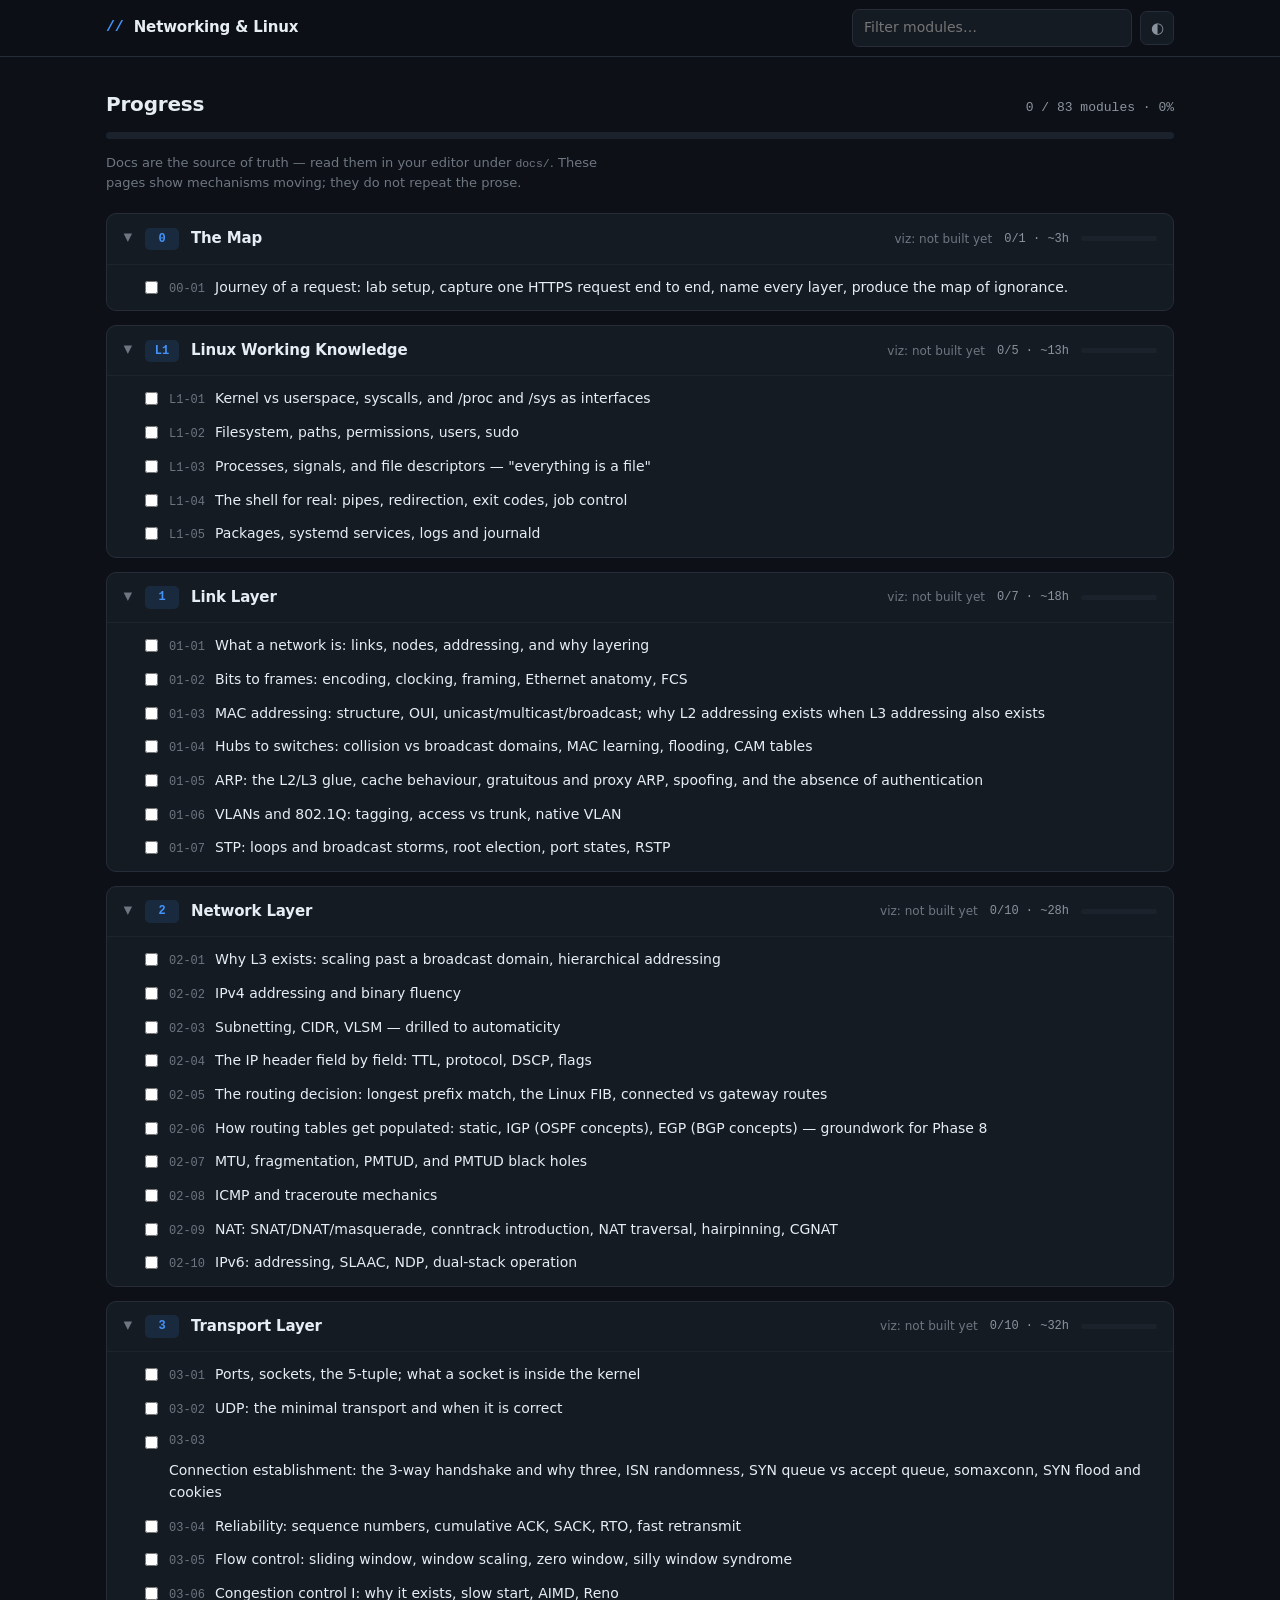
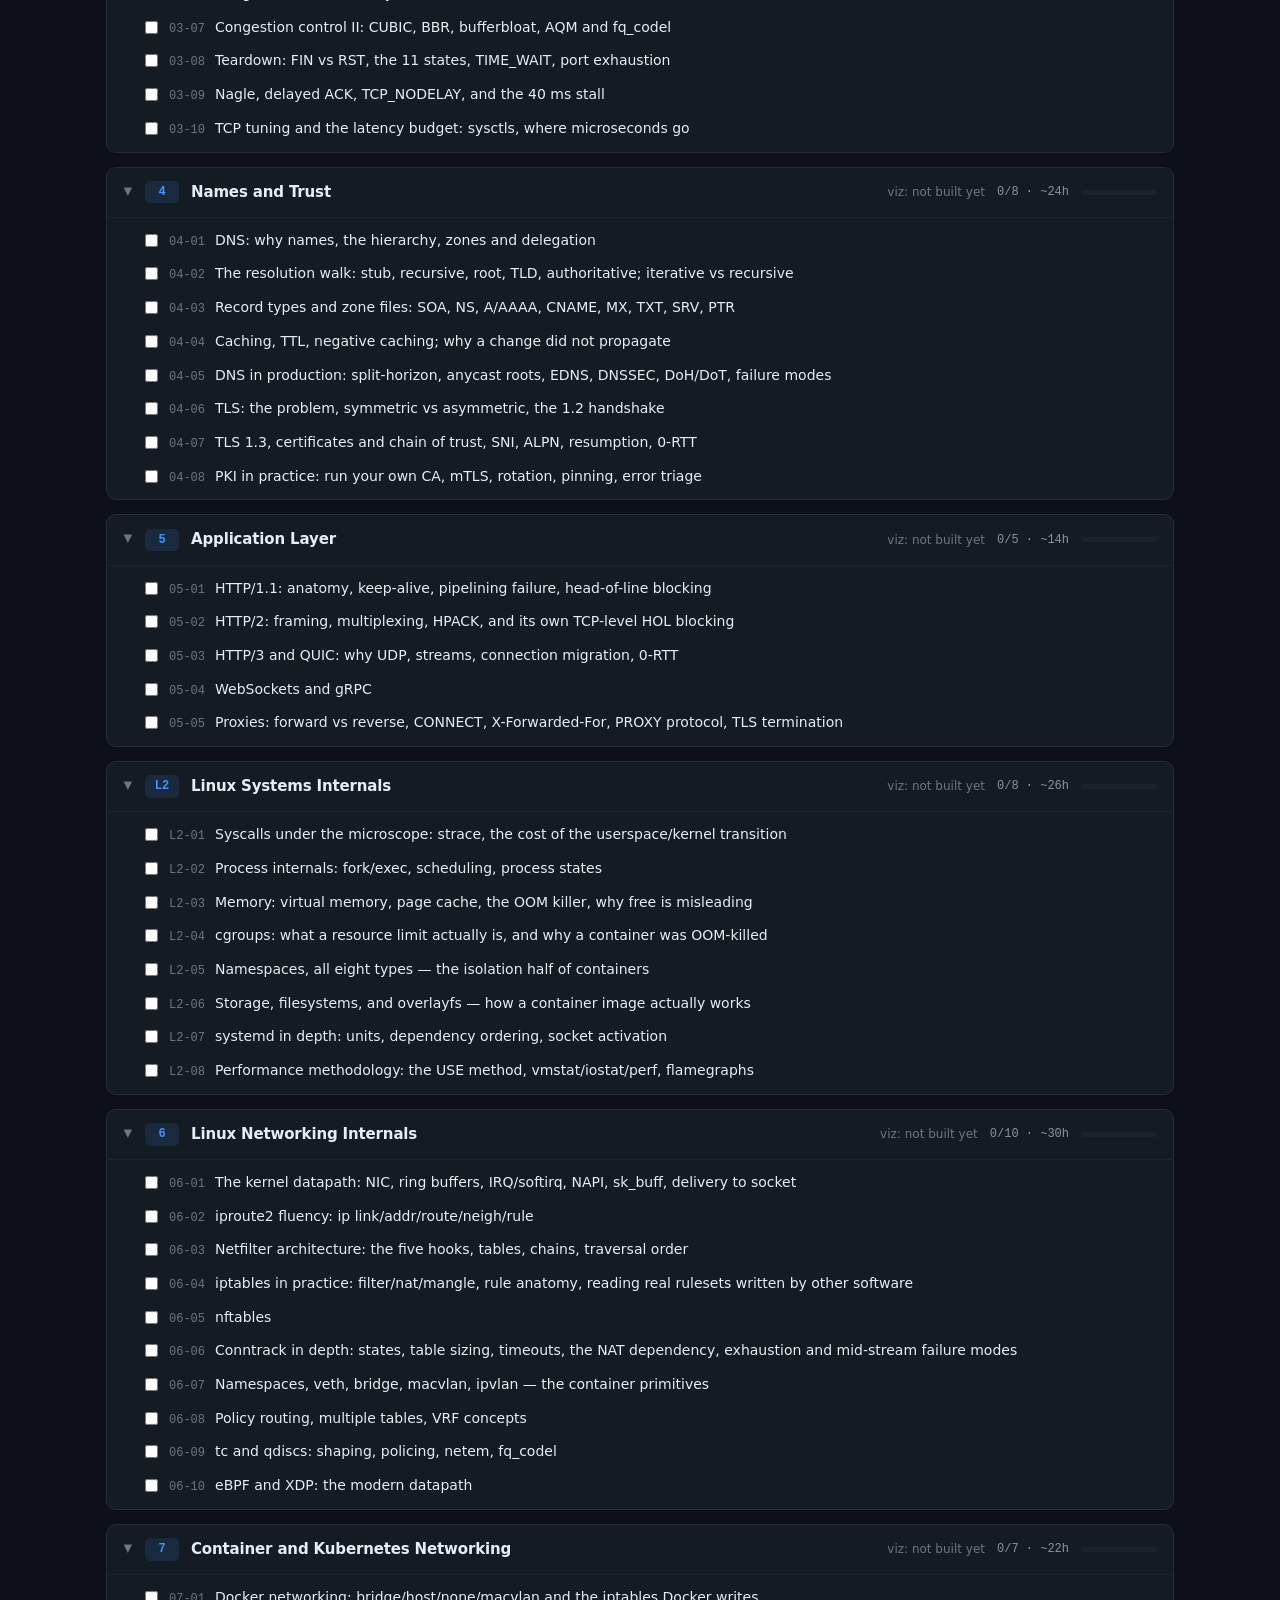
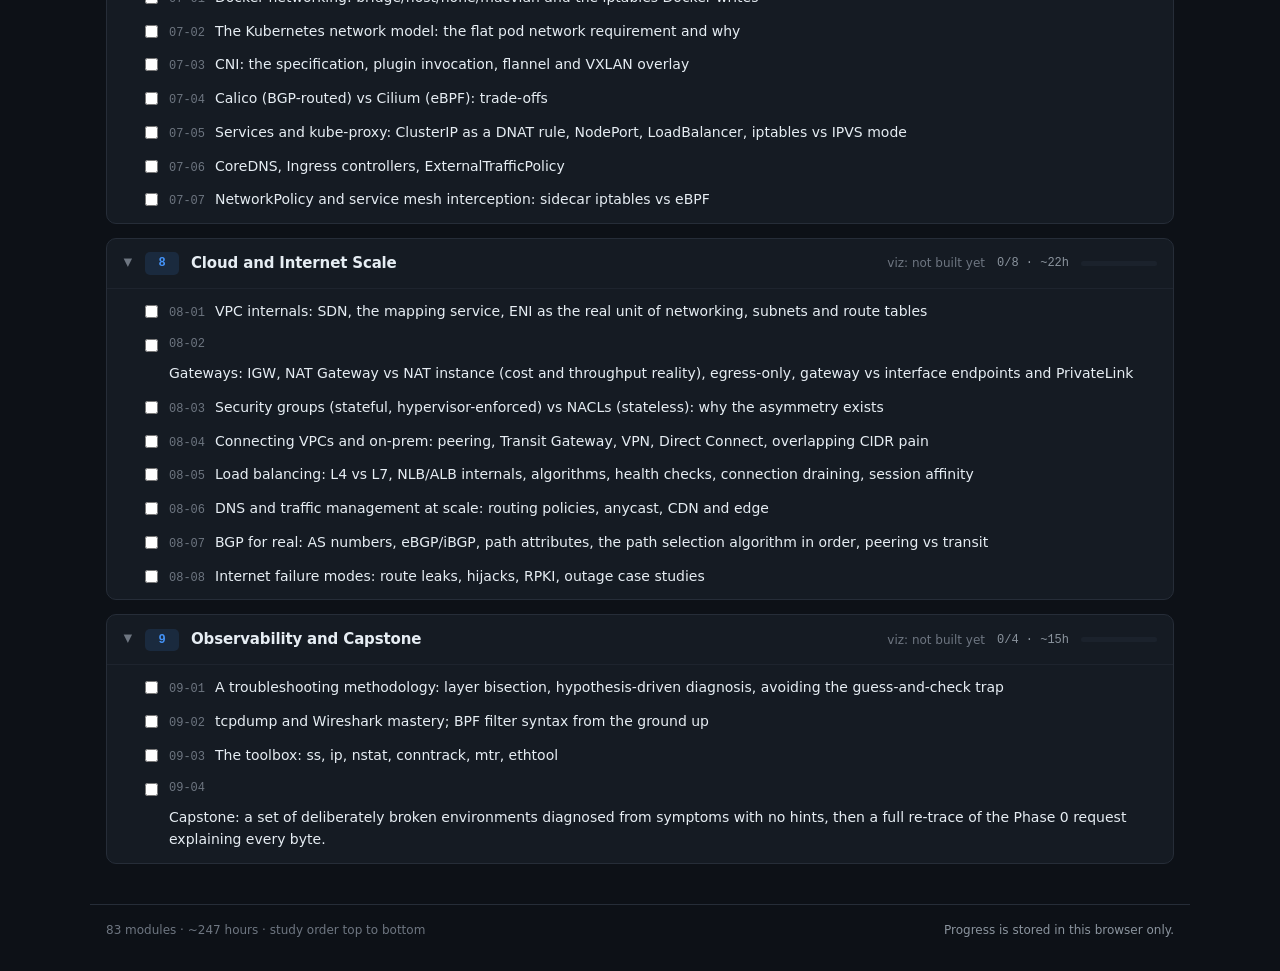
==== site/index.html @ 404a4434 "Add site shell: phase dashboard with persisted progress Renders the 12 phases from generated curricu" ====
<!doctype html>
<html lang="en" data-theme="dark">
<head>
<meta charset="utf-8">
<meta name="viewport" content="width=device-width, initial-scale=1">
<title>Networking Curriculum</title>
<link rel="stylesheet" href="assets/site.css">
</head>
<body>
<header class="topbar">
  <div class="wrap topbar-inner">
    <div class="brand">
      <span class="brand-mark">//</span>
      <span>Networking &amp; Linux</span>
    </div>
    <div class="topbar-tools">
      <input id="search" type="search" placeholder="Filter modules…" autocomplete="off" spellcheck="false">
      <button id="theme" type="button" title="Toggle theme">◐</button>
    </div>
  </div>
</header>

<main class="wrap">
  <section class="summary">
    <div class="summary-head">
      <h1>Progress</h1>
      <p id="overall-text" class="muted">—</p>
    </div>
    <div class="bar bar-lg"><div id="overall-bar" class="bar-fill"></div></div>
    <p class="note">
      Docs are the source of truth — read them in your editor under
      <code>docs/</code>. These pages show mechanisms moving; they do not
      repeat the prose.
    </p>
  </section>

  <section id="phases" class="phases"></section>

  <p id="empty" class="empty" hidden>No modules match that filter.</p>
</main>

<footer class="wrap foot">
  <span>83 modules · ~247 hours · study order top to bottom</span>
  <span class="muted">Progress is stored in this browser only.</span>
</footer>

<script src="assets/curriculum.js"></script>
<script src="assets/site.js"></script>
</body>
</html>
---- site/assets/site.css ----
:root {
  --bg: #0d1117; --panel: #151b23; --panel-2: #1b222c;
  --line: #262d38; --line-soft: #1e242e;
  --ink: #e6edf3; --ink-dim: #8b949e; --ink-faint: #6e7681;
  --accent: #4493f8; --done: #3fb950;
  --radius: 10px;
  --mono: ui-monospace, "Cascadia Code", "JetBrains Mono", Consolas, monospace;
  --sans: ui-sans-serif, system-ui, "Segoe UI", sans-serif;
}
:root[data-theme="light"] {
  --bg: #ffffff; --panel: #f6f8fa; --panel-2: #eef1f4;
  --line: #d0d7de; --line-soft: #e4e8ec;
  --ink: #1f2328; --ink-dim: #59636e; --ink-faint: #818b98;
  --accent: #0969da; --done: #1a7f37;
}
* { box-sizing: border-box; }
body {
  margin: 0; background: var(--bg); color: var(--ink);
  font-family: var(--sans); font-size: 15px; line-height: 1.55;
  -webkit-font-smoothing: antialiased;
}
.wrap { max-width: 1100px; margin: 0 auto; padding: 0 16px; }
.muted { color: var(--ink-dim); }
code { font-family: var(--mono); font-size: .88em; }

.topbar {
  position: sticky; top: 0; z-index: 10;
  background: color-mix(in srgb, var(--bg) 88%, transparent);
  backdrop-filter: blur(8px);
  border-bottom: 1px solid var(--line);
}
.topbar-inner {
  display: flex; align-items: center; justify-content: space-between;
  gap: 16px; height: 56px;
}
.brand { display: flex; align-items: center; gap: 10px; font-weight: 600; letter-spacing: -.01em; }
.brand-mark { font-family: var(--mono); color: var(--accent); }
.topbar-tools { display: flex; gap: 8px; align-items: center; }
#search {
  width: min(280px, 44vw); padding: 7px 11px;
  background: var(--panel); color: var(--ink);
  border: 1px solid var(--line); border-radius: 7px;
  font: inherit; font-size: 14px;
}
#search:focus { outline: 2px solid var(--accent); outline-offset: -1px; border-color: transparent; }
#theme {
  width: 34px; height: 34px; cursor: pointer;
  background: var(--panel); color: var(--ink-dim);
  border: 1px solid var(--line); border-radius: 7px; font-size: 15px;
}
#theme:hover { color: var(--ink); }

.summary { padding: 32px 0 20px; }
.summary-head { display: flex; align-items: baseline; justify-content: space-between; gap: 16px; flex-wrap: wrap; }
.summary h1 { margin: 0; font-size: 20px; letter-spacing: -.01em; }
#overall-text { margin: 0; font-family: var(--mono); font-size: 13px; }
.note { margin: 14px 0 0; font-size: 13px; color: var(--ink-faint); max-width: 62ch; }

.bar { height: 5px; background: var(--panel-2); border-radius: 99px; overflow: hidden; }
.bar-lg { height: 7px; margin-top: 12px; }
.bar-fill { height: 100%; width: 0; background: var(--done); border-radius: 99px; transition: width .25s ease; }

.phases { display: grid; gap: 14px; padding-bottom: 40px; }
.phase {
  background: var(--panel); border: 1px solid var(--line);
  border-radius: var(--radius); overflow: hidden;
}
.phase[data-complete="true"] { border-color: color-mix(in srgb, var(--done) 40%, var(--line)); }
.phase-head {
  display: flex; align-items: center; gap: 12px;
  padding: 13px 16px; cursor: pointer; user-select: none;
}
.phase-head::-webkit-details-marker { display: none; }
.phase-head { list-style: none; }
.phase-head:hover { background: var(--panel-2); }
.chev { color: var(--ink-faint); font-size: 11px; width: 10px; transition: transform .15s ease; }
.phase[open] .chev { transform: rotate(90deg); }
.phase-id {
  font-family: var(--mono); font-size: 12px; font-weight: 600;
  color: var(--accent); background: color-mix(in srgb, var(--accent) 12%, transparent);
  padding: 2px 7px; border-radius: 5px; min-width: 34px; text-align: center;
}
.phase-title { font-weight: 600; letter-spacing: -.01em; }
.phase-meta { margin-left: auto; display: flex; align-items: center; gap: 12px; }
.phase-count { font-family: var(--mono); font-size: 12px; color: var(--ink-dim); white-space: nowrap; }
.phase-meta .bar { width: 76px; }
.viz-link {
  font-size: 12px; color: var(--accent); text-decoration: none;
  border: 1px solid color-mix(in srgb, var(--accent) 35%, transparent);
  padding: 2px 8px; border-radius: 5px;
}
.viz-link:hover { background: color-mix(in srgb, var(--accent) 12%, transparent); }
.viz-soon { font-size: 12px; color: var(--ink-faint); }

.modules { border-top: 1px solid var(--line-soft); padding: 6px 0; }
.mod { display: flex; align-items: flex-start; gap: 11px; padding: 6px 16px 6px 38px; }
.mod:hover { background: var(--panel-2); }
.mod input { margin: 4px 0 0; accent-color: var(--done); cursor: pointer; flex: none; }
.mod label { cursor: pointer; display: flex; gap: 10px; align-items: baseline; flex-wrap: wrap; }
.mod-id { font-family: var(--mono); font-size: 12px; color: var(--ink-faint); flex: none; }
.mod-title { font-size: 14px; }
.mod input:checked ~ label .mod-title { color: var(--ink-dim); text-decoration: line-through; }
.mod input:checked ~ label .mod-id { color: var(--done); }

.empty { text-align: center; color: var(--ink-faint); padding: 40px 0; }
.foot {
  display: flex; justify-content: space-between; gap: 16px; flex-wrap: wrap;
  border-top: 1px solid var(--line); padding-top: 16px; padding-bottom: 32px;
  font-size: 12px; color: var(--ink-faint);
}

@media (max-width: 620px) {
  .phase-meta .bar { display: none; }
  .mod { padding-left: 16px; }
}
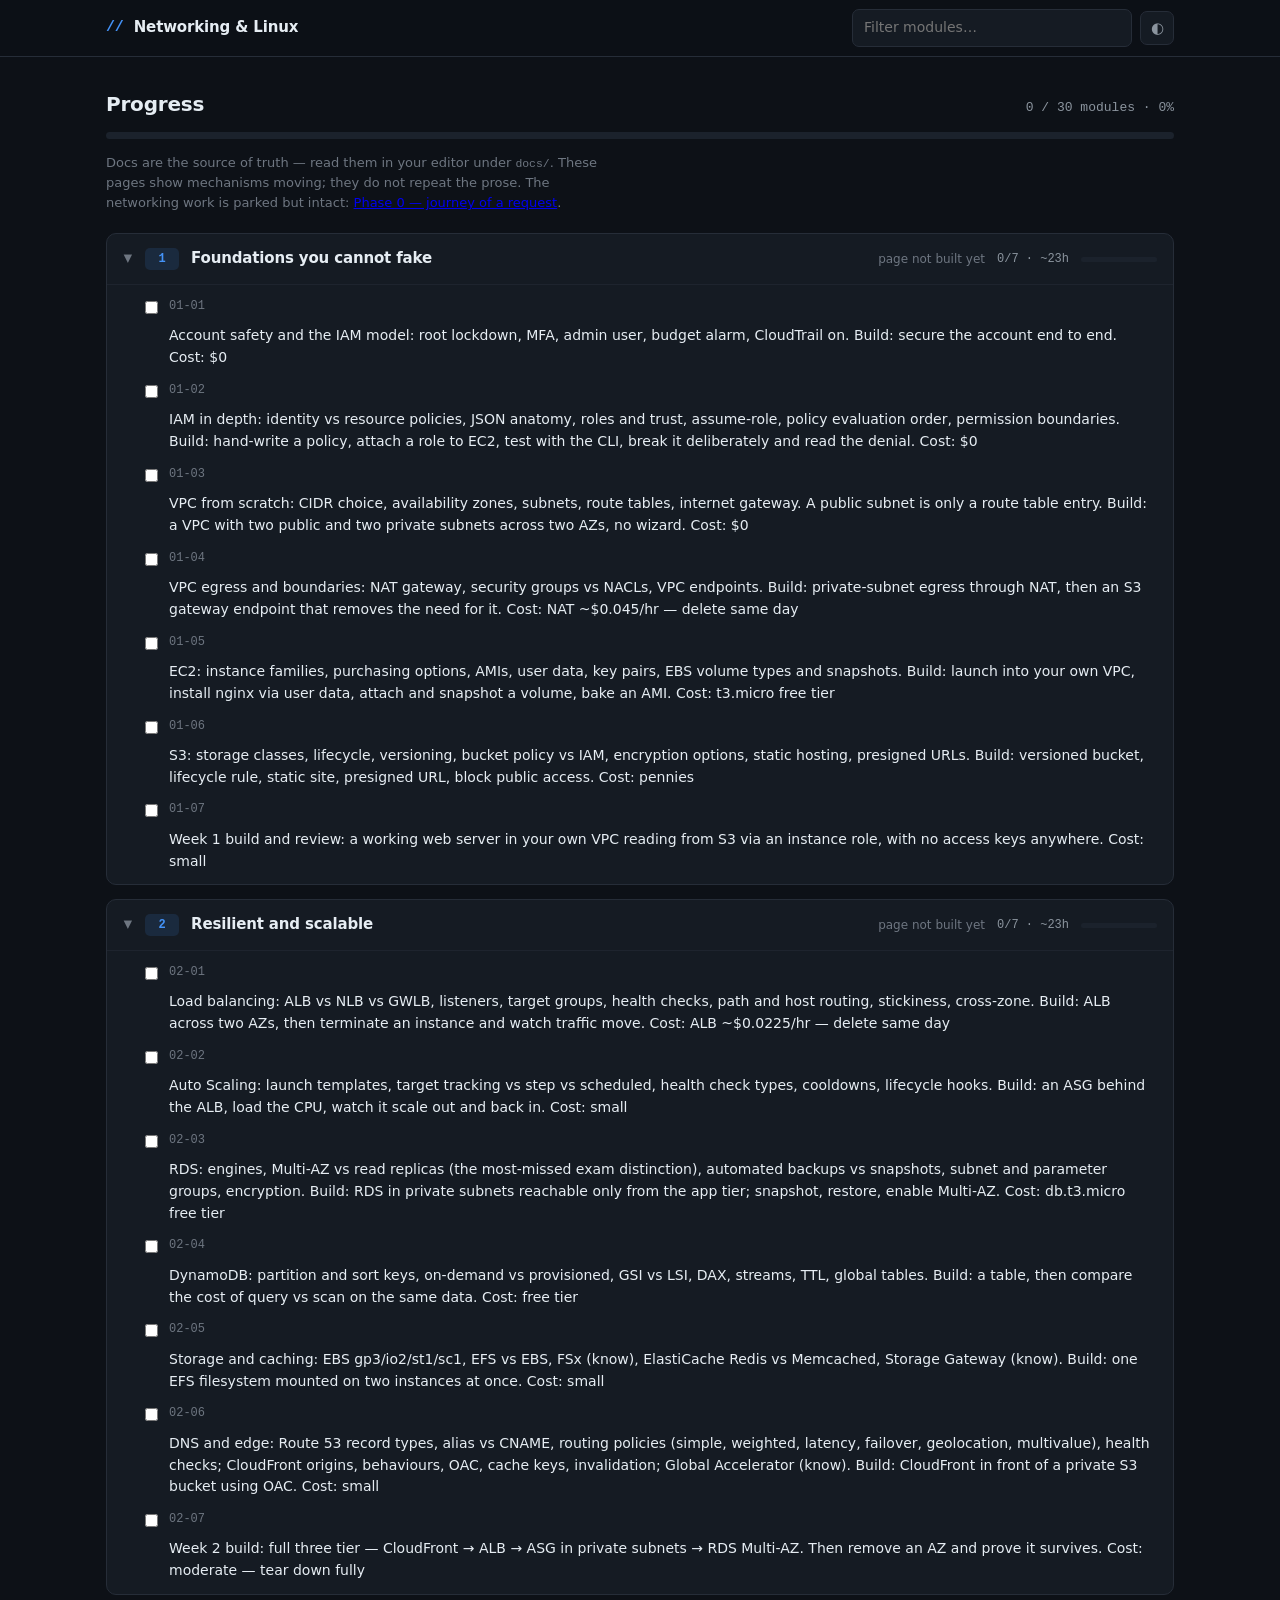
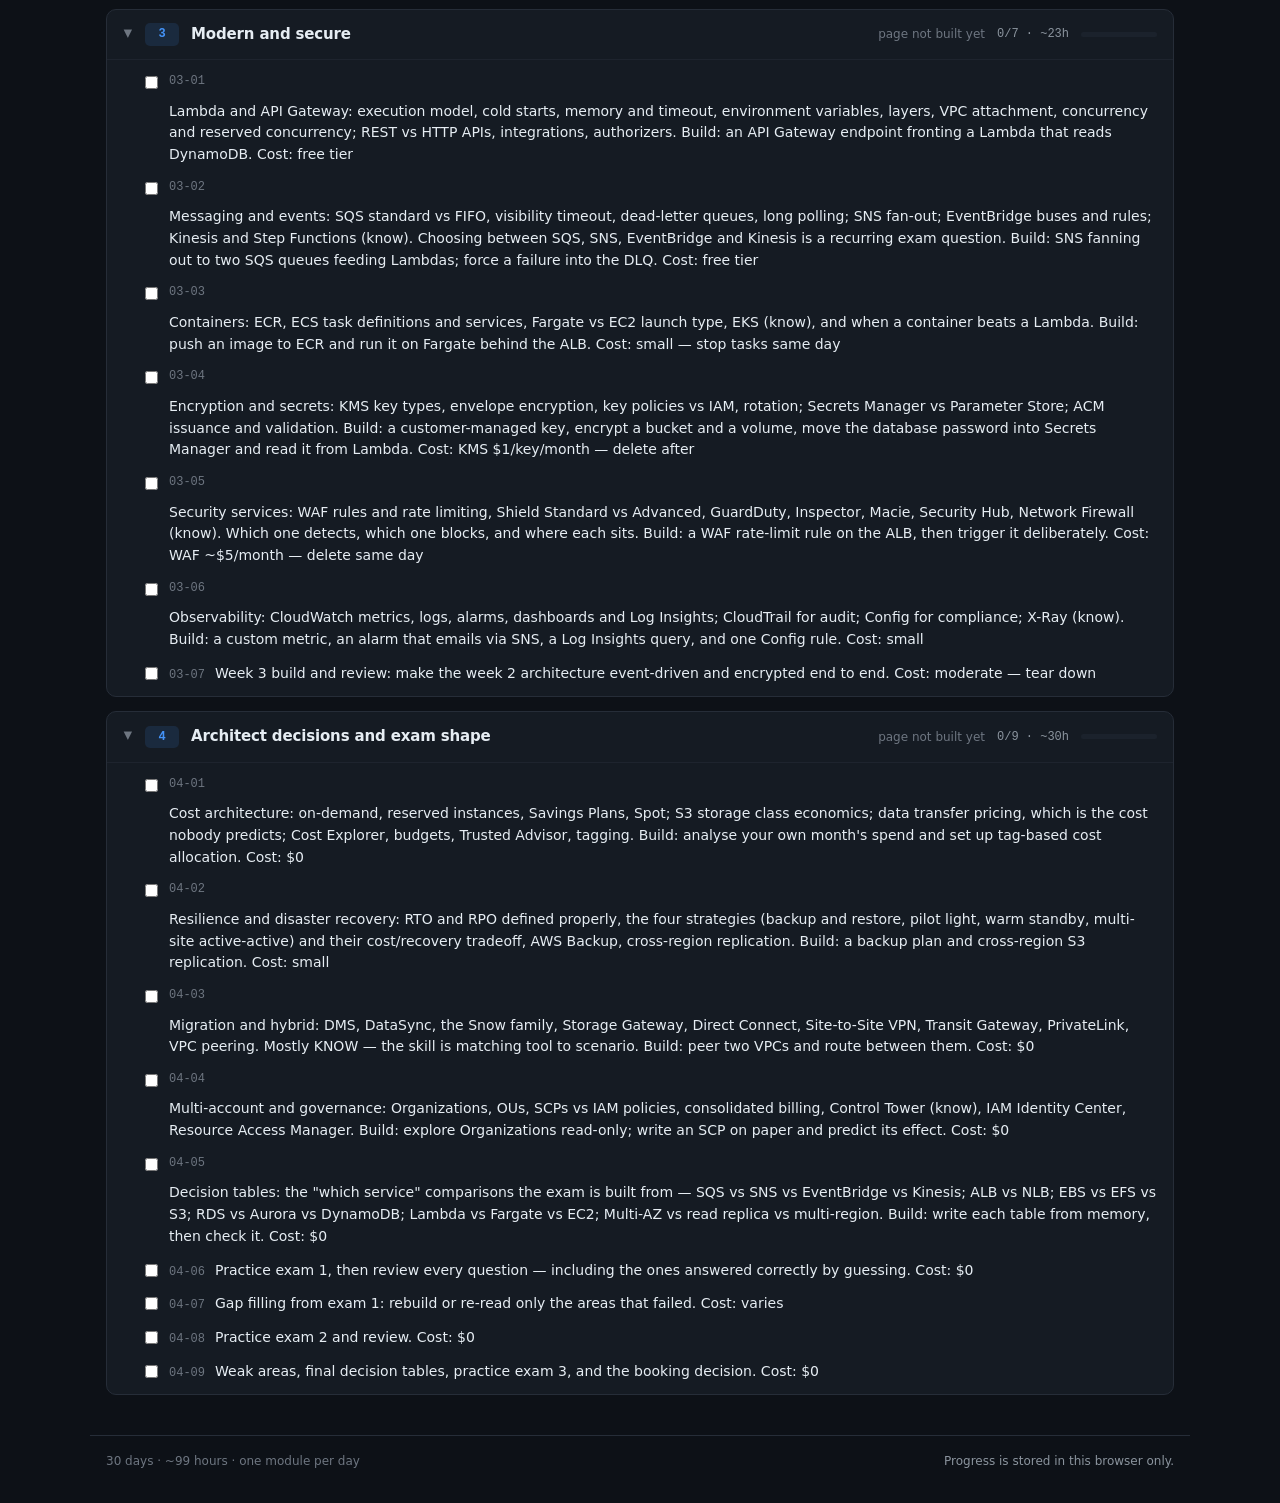
==== commit 1eb7004c: "Replan: 30-day AWS Solutions Architect curriculum Timeline changed to one month with AWS SAA-level c" ====
--- a/site/index.html
+++ b/site/index.html
@@ -30,7 +30,8 @@
     <p class="note">
       Docs are the source of truth — read them in your editor under
       <code>docs/</code>. These pages show mechanisms moving; they do not
-      repeat the prose.
+      repeat the prose. The networking work is parked but intact:
+      <a href="phase-0.html">Phase 0 — journey of a request</a>.
     </p>
   </section>
 
@@ -40,7 +41,7 @@
 </main>
 
 <footer class="wrap foot">
-  <span>83 modules · ~247 hours · study order top to bottom</span>
+  <span>30 days · ~99 hours · one module per day</span>
   <span class="muted">Progress is stored in this browser only.</span>
 </footer>
 
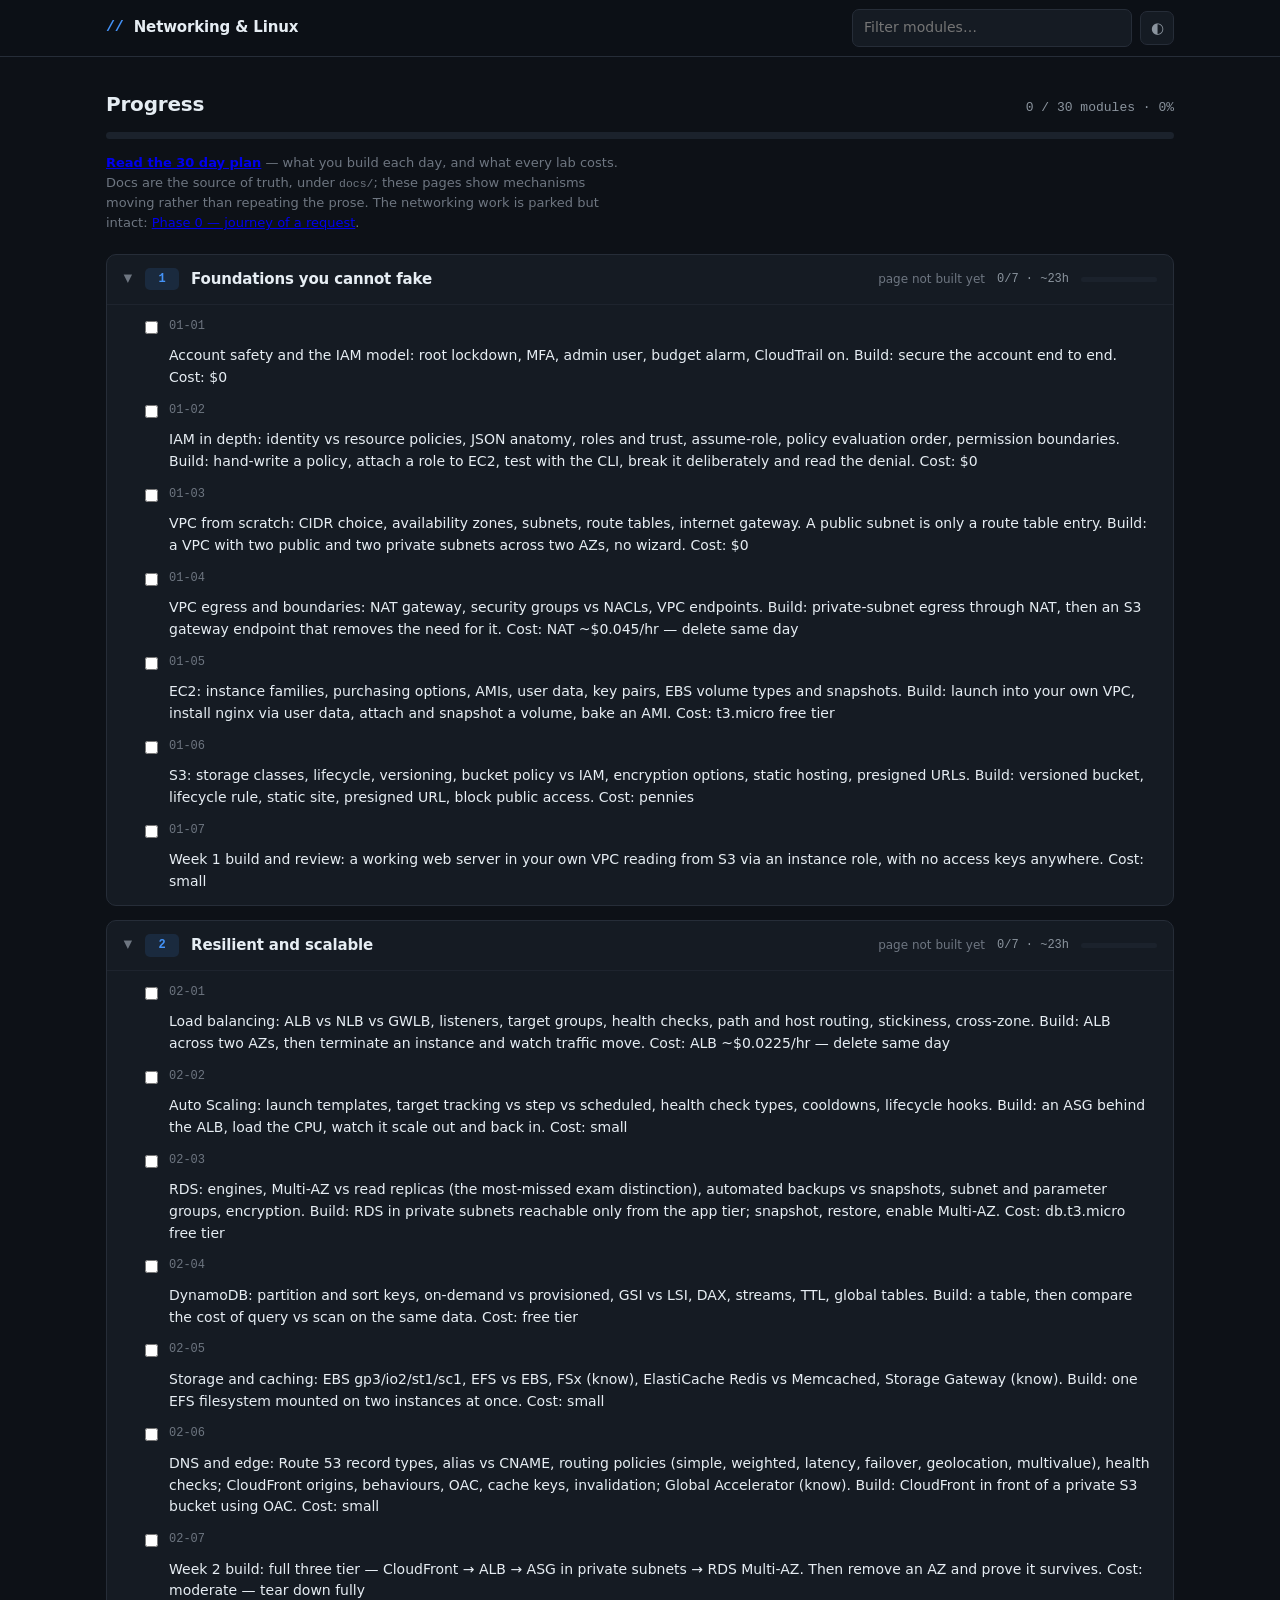
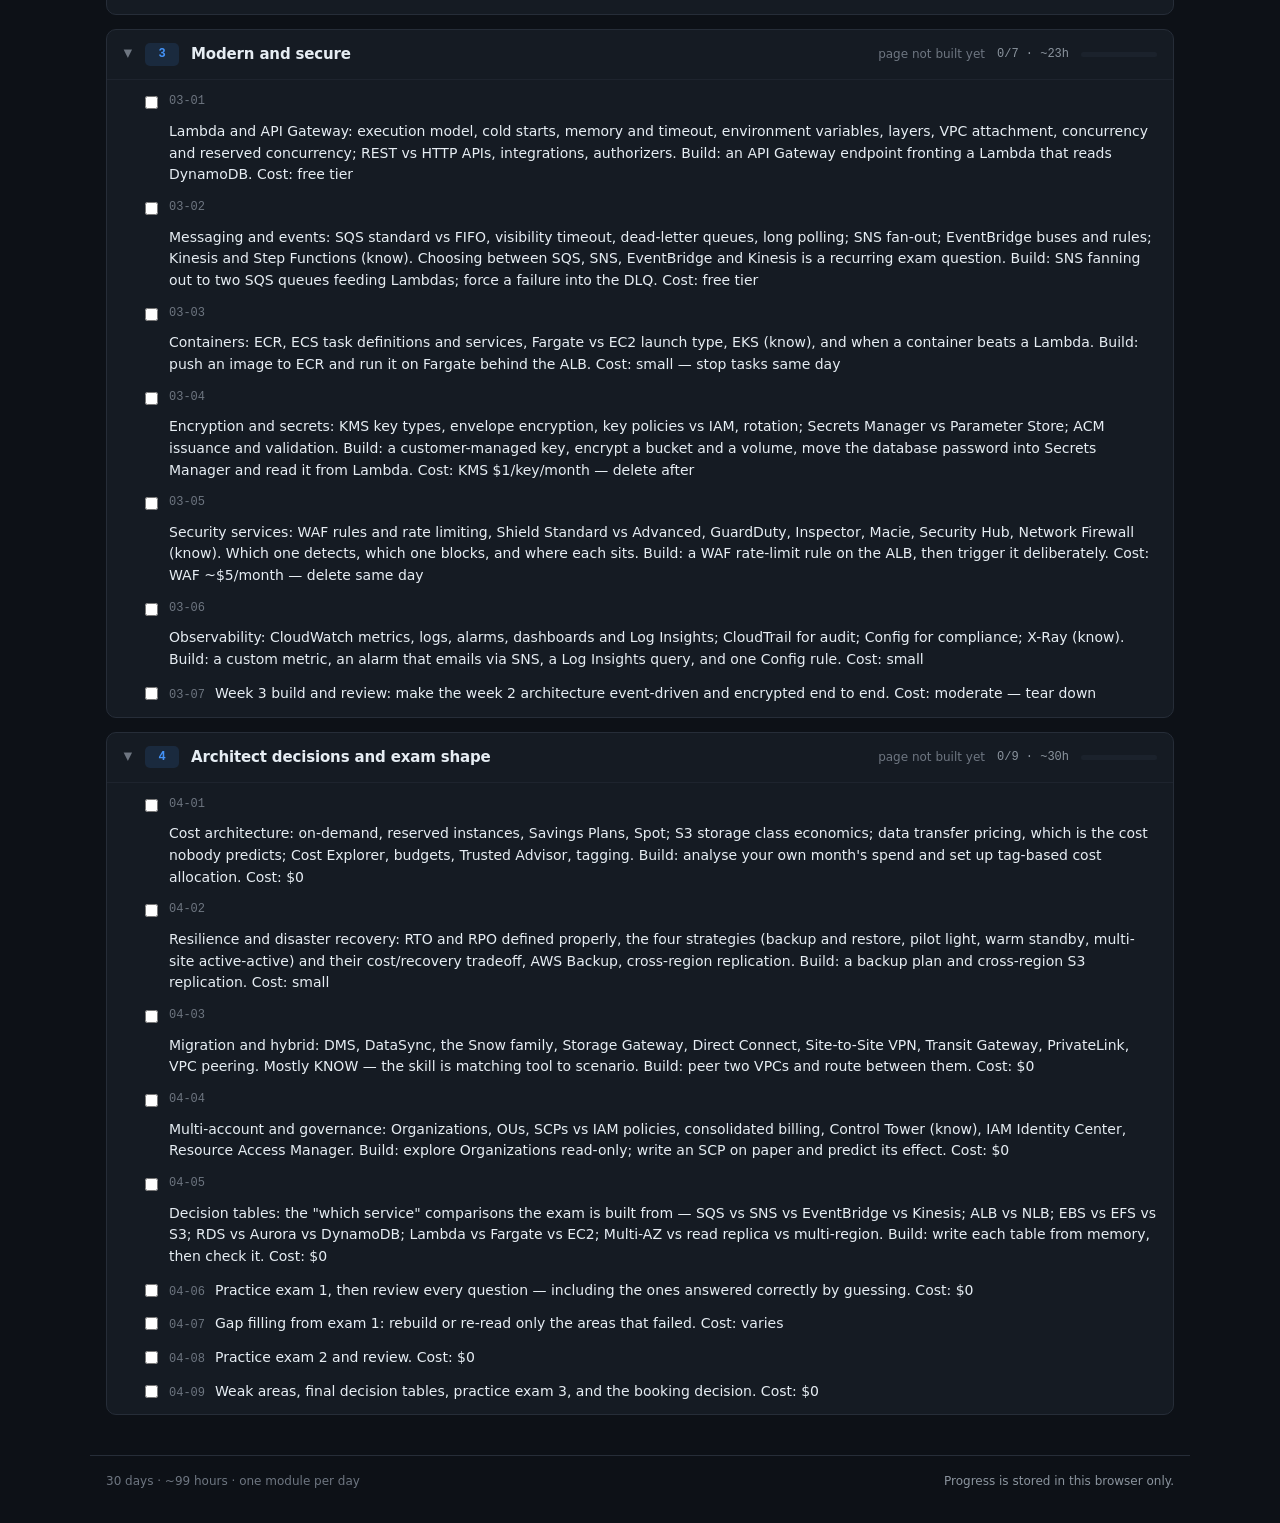
==== commit 217f38c3: "Clean up dead structure and publish the plan as a page Removed 22 empty directories left behind by t" ====
--- a/site/index.html
+++ b/site/index.html
@@ -28,10 +28,11 @@
     </div>
     <div class="bar bar-lg"><div id="overall-bar" class="bar-fill"></div></div>
     <p class="note">
-      Docs are the source of truth — read them in your editor under
-      <code>docs/</code>. These pages show mechanisms moving; they do not
-      repeat the prose. The networking work is parked but intact:
-      <a href="phase-0.html">Phase 0 — journey of a request</a>.
+      <a href="plan.html"><strong>Read the 30 day plan</strong></a> — what
+      you build each day, and what every lab costs. Docs are the source of
+      truth, under <code>docs/</code>; these pages show mechanisms moving
+      rather than repeating the prose. The networking work is parked but
+      intact: <a href="phase-0.html">Phase 0 — journey of a request</a>.
     </p>
   </section>
 
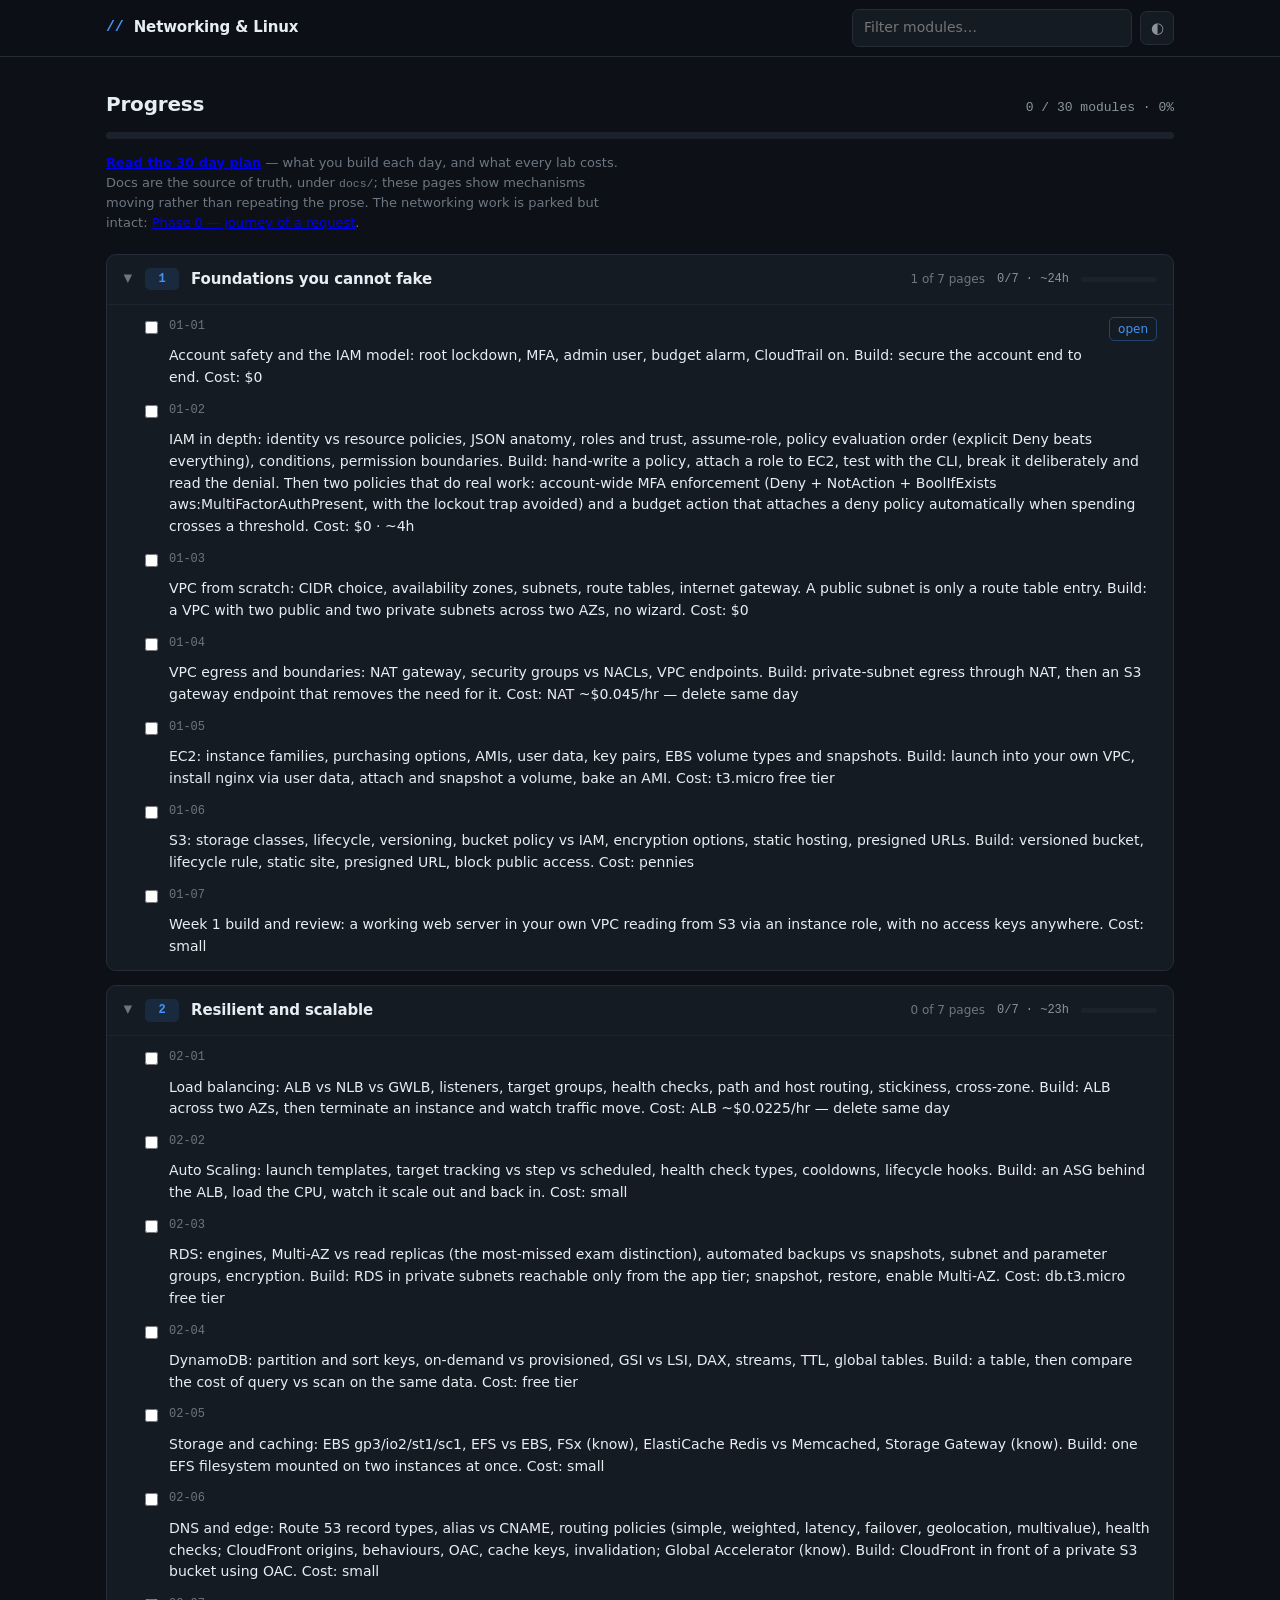
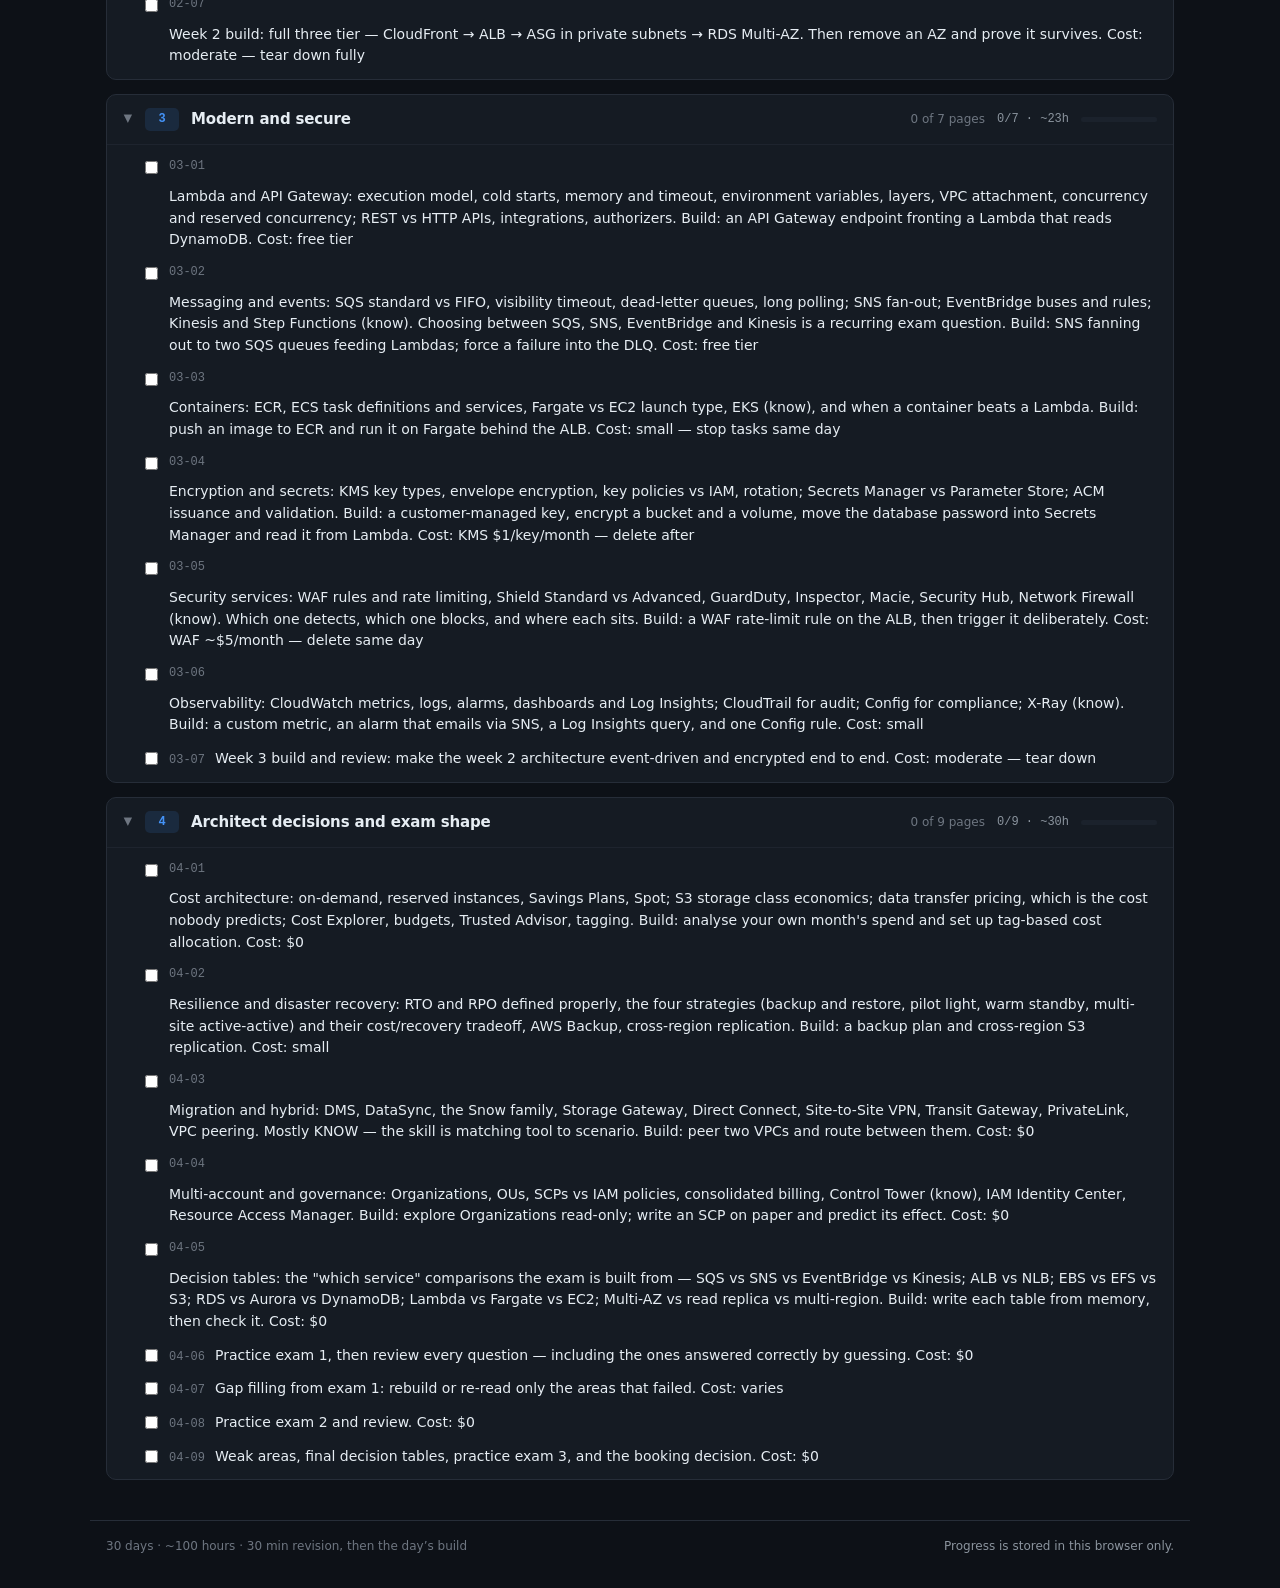
==== commit 29825007: "Day 1 page, and 30 minutes of daily revision Pages move from one per week to one per day. A weekly p" ====
--- a/site/index.html
+++ b/site/index.html
@@ -42,7 +42,7 @@
 </main>
 
 <footer class="wrap foot">
-  <span>30 days · ~99 hours · one module per day</span>
+  <span>30 days · ~100 hours · 30 min revision, then the day’s build</span>
   <span class="muted">Progress is stored in this browser only.</span>
 </footer>
 
